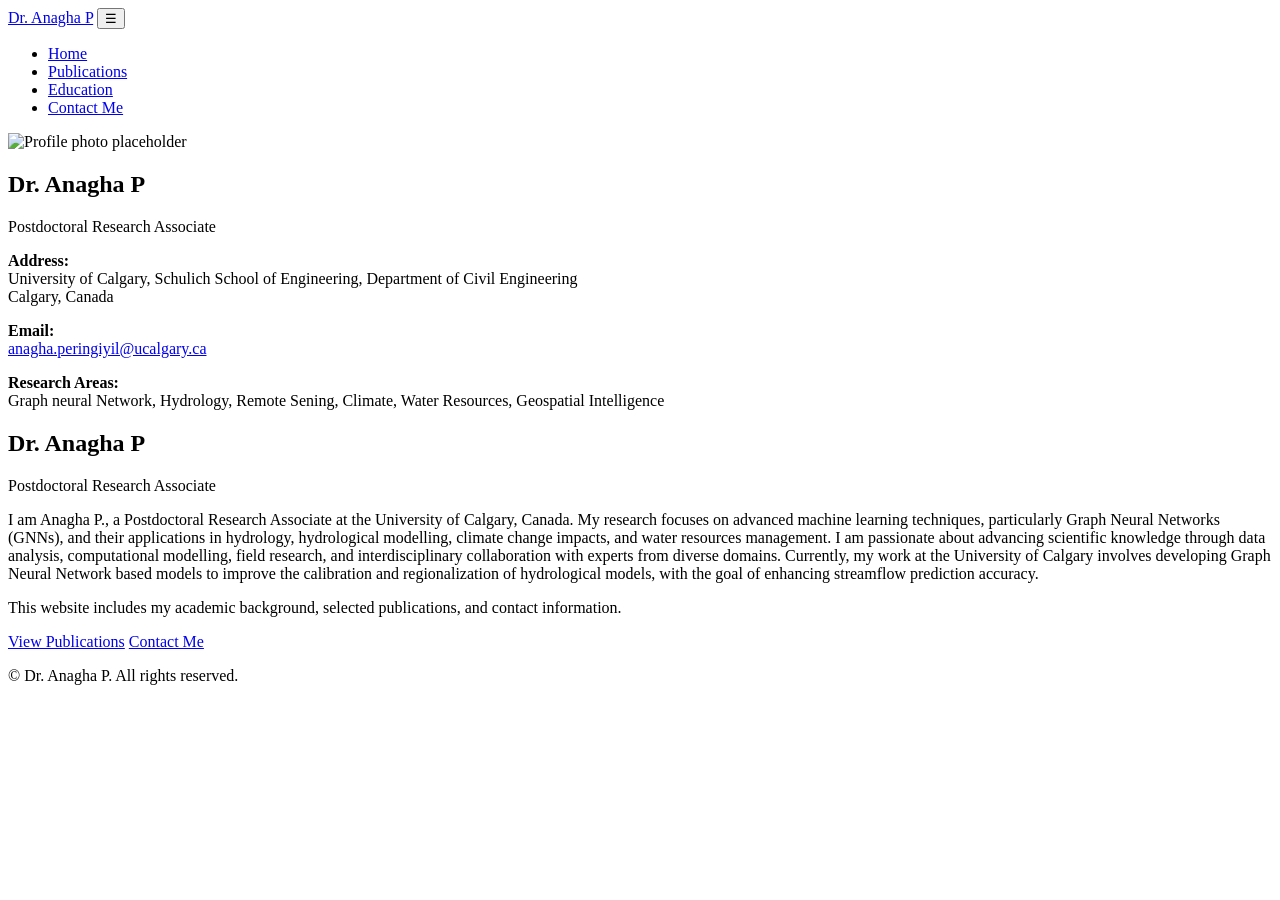
==== index.html @ 60d1779c "Add files via upload" ====
<!DOCTYPE html>
<html lang="en">
<head>
  <meta charset="UTF-8" />
  <meta name="viewport" content="width=device-width, initial-scale=1.0" />
  <meta name="description" content="Academic personal website of Dr. Anagha P, Postdoctoral Researcher." />
  <title>Dr. Anagha P | Academic Website</title>
  <link rel="stylesheet" href="styles.css" />
</head>
<body>
  <header class="site-header">
    <nav class="navbar">
      <a class="brand" href="index.html">Dr. Anagha P</a>
      <button class="nav-toggle" aria-label="Toggle navigation">☰</button>
      <ul class="nav-links">
        <li><a class="active" href="index.html">Home</a></li>
        <li><a href="publications.html">Publications</a></li>
        <li><a href="education.html">Education</a></li>
        <li><a href="contact.html">Contact Me</a></li>
      </ul>
    </nav>
  </header>

  <main class="layout">
    <aside class="sidebar card">
      <img class="profile-photo" src="assets/11336.JPG" alt="Profile photo placeholder" />
      <h2>Dr. Anagha P</h2>
      <p class="muted">Postdoctoral Research Associate</p>
      <div class="info-list">
        <p><strong>Address:</strong><br />University of Calgary, Schulich School of Engineering, Department of Civil Engineering<br />Calgary, Canada</p>
        <p><strong>Email:</strong><br /><a href="mailto:your.email@example.com">anagha.peringiyil@ucalgary.ca</a></p>
        <p><strong>Research Areas:</strong><br />Graph neural Network, Hydrology, Remote Sening, Climate, Water Resources, Geospatial Intelligence</p>
      </div>
    </aside>

    <section class="content card hero">
      <h1>Dr. Anagha P</h1>
      <p class="subtitle">Postdoctoral Research Associate</p>
      <p>
        I am Anagha P., a Postdoctoral Research Associate at the University of Calgary, Canada. 
        My research focuses on advanced machine learning techniques, particularly Graph Neural Networks (GNNs), 
        and their applications in hydrology, hydrological modelling, climate change impacts, and water resources management.

        I am passionate about advancing scientific knowledge through data analysis, computational modelling, field research, and 
        interdisciplinary collaboration with experts from diverse domains. Currently, my work at the University of Calgary involves 
        developing Graph Neural Network based models to improve the calibration and regionalization of hydrological models, with the
        goal of enhancing streamflow prediction accuracy.
      </p>
      <p>
        This website includes my academic background, selected publications, and contact information. 
      </p>
      <div class="button-row">
        <a class="button" href="publications.html">View Publications</a>
        <a class="button secondary" href="contact.html">Contact Me</a>
      </div>
    </section>
  </main>

  <footer class="site-footer">
    <p>&copy; <span id="year"></span> Dr. Anagha P. All rights reserved.</p>
  </footer>

  <script src="script.js"></script>
</body>
</html>
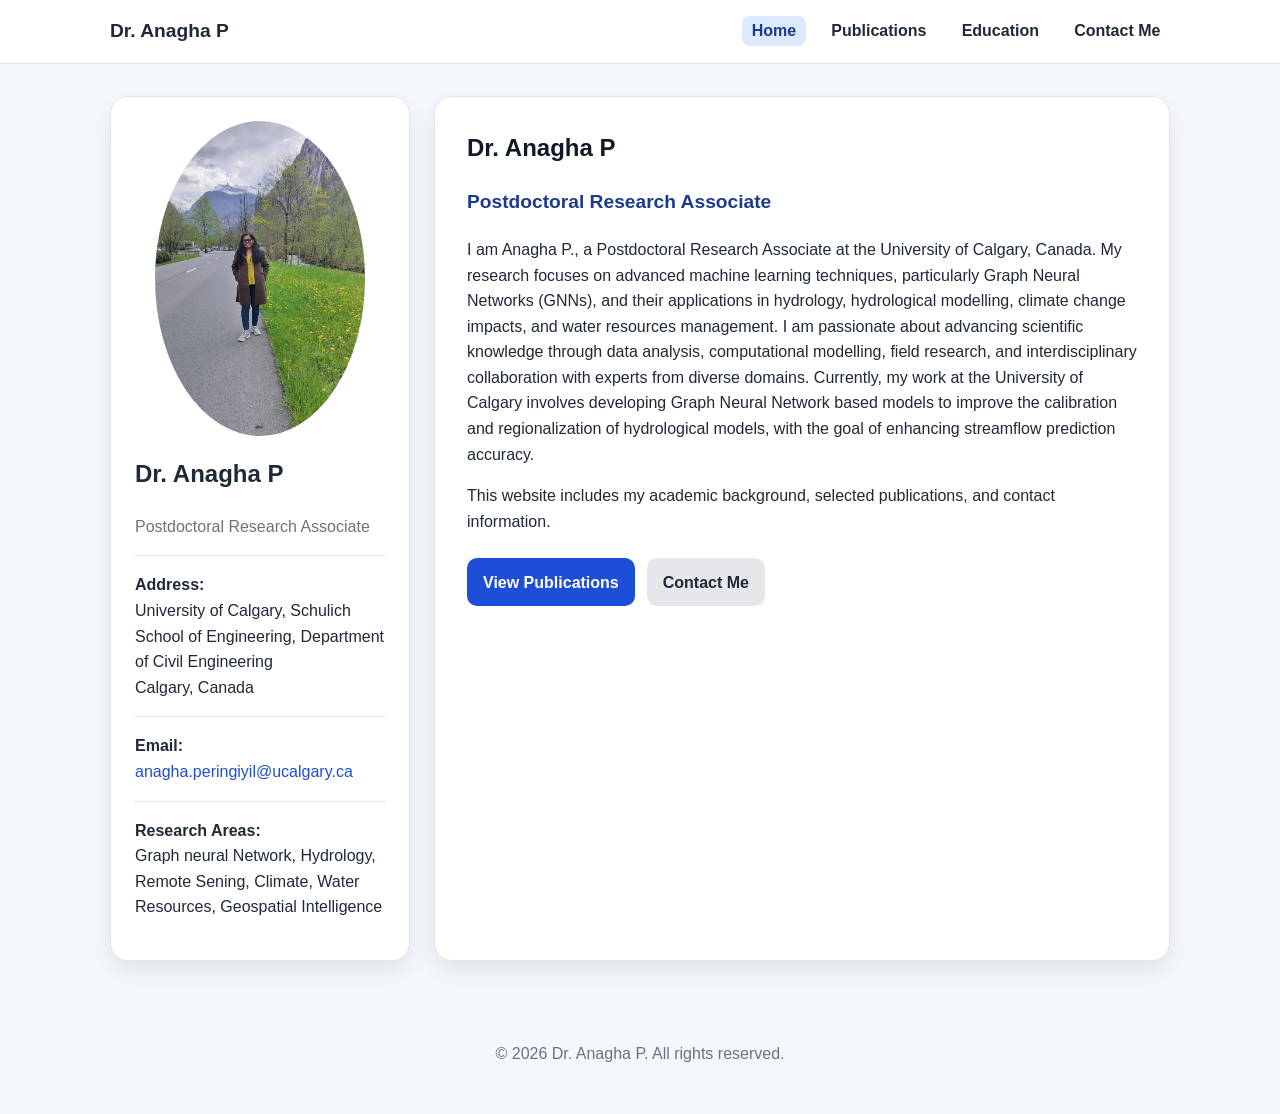
==== commit e795f6e3: "Update index.html" ====
--- a/index.html
+++ b/index.html
@@ -23,7 +23,7 @@
 
   <main class="layout">
     <aside class="sidebar card">
-      <img class="profile-photo" src="assets/11336.JPG" alt="Profile photo placeholder" />
+      <img class="profile-photo" src="assets/Anagha_photo.JPG" alt="Profile photo placeholder" />
       <h2>Dr. Anagha P</h2>
       <p class="muted">Postdoctoral Research Associate</p>
       <div class="info-list">
--- a/styles.css
+++ b/styles.css
@@ -0,0 +1,235 @@
+:root {
+  --bg: #f4f7fb;
+  --card: #ffffff;
+  --text: #1f2937;
+  --muted: #6b7280;
+  --primary: #1d4ed8;
+  --primary-dark: #1e3a8a;
+  --border: #e5e7eb;
+  --shadow: 0 10px 25px rgba(15, 23, 42, 0.08);
+}
+
+* {
+  box-sizing: border-box;
+}
+
+body {
+  margin: 0;
+  font-family: Arial, Helvetica, sans-serif;
+  line-height: 1.6;
+  color: var(--text);
+  background: var(--bg);
+}
+
+a {
+  color: var(--primary);
+  text-decoration: none;
+}
+
+a:hover {
+  text-decoration: underline;
+}
+
+.site-header {
+  background: var(--card);
+  border-bottom: 1px solid var(--border);
+  position: sticky;
+  top: 0;
+  z-index: 10;
+}
+
+.navbar {
+  max-width: 1100px;
+  margin: 0 auto;
+  padding: 1rem 1.25rem;
+  display: flex;
+  align-items: center;
+  justify-content: space-between;
+}
+
+.brand {
+  font-weight: 700;
+  font-size: 1.2rem;
+  color: var(--text);
+}
+
+.nav-links {
+  display: flex;
+  gap: 1rem;
+  list-style: none;
+  margin: 0;
+  padding: 0;
+}
+
+.nav-links a {
+  color: var(--text);
+  font-weight: 600;
+  padding: 0.4rem 0.6rem;
+  border-radius: 8px;
+}
+
+.nav-links a.active,
+.nav-links a:hover {
+  background: #dbeafe;
+  color: var(--primary-dark);
+  text-decoration: none;
+}
+
+.nav-toggle {
+  display: none;
+  background: none;
+  border: none;
+  font-size: 1.5rem;
+  cursor: pointer;
+}
+
+.layout {
+  max-width: 1100px;
+  margin: 2rem auto;
+  padding: 0 1.25rem;
+  display: grid;
+  grid-template-columns: 300px 1fr;
+  gap: 1.5rem;
+}
+
+.page {
+  max-width: 900px;
+  margin: 2rem auto;
+  padding: 2rem;
+}
+
+.card {
+  background: var(--card);
+  border: 1px solid var(--border);
+  border-radius: 18px;
+  box-shadow: var(--shadow);
+}
+
+.sidebar {
+  padding: 1.5rem;
+  align-self: start;
+}
+
+.profile-photo {
+  width: 100%;
+  max-width: 210px;
+  display: block;
+  margin: 0 auto 1rem;
+  border-radius: 50%;
+}
+
+.info-list p {
+  border-top: 1px solid var(--border);
+  padding-top: 1rem;
+}
+
+.hero {
+  padding: 2rem;
+}
+
+.hero h1,
+.page h1 {
+  margin-top: 0;
+  color: #111827;
+}
+
+.subtitle {
+  font-size: 1.2rem;
+  color: var(--primary-dark);
+  font-weight: 600;
+}
+
+.muted {
+  color: var(--muted);
+}
+
+.button-row {
+  display: flex;
+  flex-wrap: wrap;
+  gap: 0.75rem;
+  margin-top: 1.5rem;
+}
+
+.button {
+  display: inline-block;
+  background: var(--primary);
+  color: white;
+  padding: 0.7rem 1rem;
+  border-radius: 10px;
+  font-weight: 700;
+}
+
+.button:hover {
+  background: var(--primary-dark);
+  text-decoration: none;
+}
+
+.button.secondary {
+  background: #e5e7eb;
+  color: var(--text);
+}
+
+.publication-list li {
+  margin-bottom: 1rem;
+}
+
+.timeline {
+  display: grid;
+  gap: 1rem;
+}
+
+.timeline-item {
+  border-left: 4px solid var(--primary);
+  padding: 1rem;
+  background: #f9fafb;
+  border-radius: 12px;
+}
+
+.timeline-item h2 {
+  margin-top: 0;
+}
+
+.contact-grid {
+  display: grid;
+  grid-template-columns: repeat(auto-fit, minmax(220px, 1fr));
+  gap: 1rem;
+}
+
+.contact-grid section {
+  background: #f9fafb;
+  border: 1px solid var(--border);
+  border-radius: 12px;
+  padding: 1rem;
+}
+
+.site-footer {
+  text-align: center;
+  padding: 2rem 1rem;
+  color: var(--muted);
+}
+
+@media (max-width: 760px) {
+  .layout {
+    grid-template-columns: 1fr;
+  }
+
+  .nav-toggle {
+    display: block;
+  }
+
+  .nav-links {
+    display: none;
+    position: absolute;
+    top: 64px;
+    left: 0;
+    right: 0;
+    background: white;
+    flex-direction: column;
+    padding: 1rem 1.25rem;
+    border-bottom: 1px solid var(--border);
+  }
+
+  .nav-links.show {
+    display: flex;
+  }
+}
